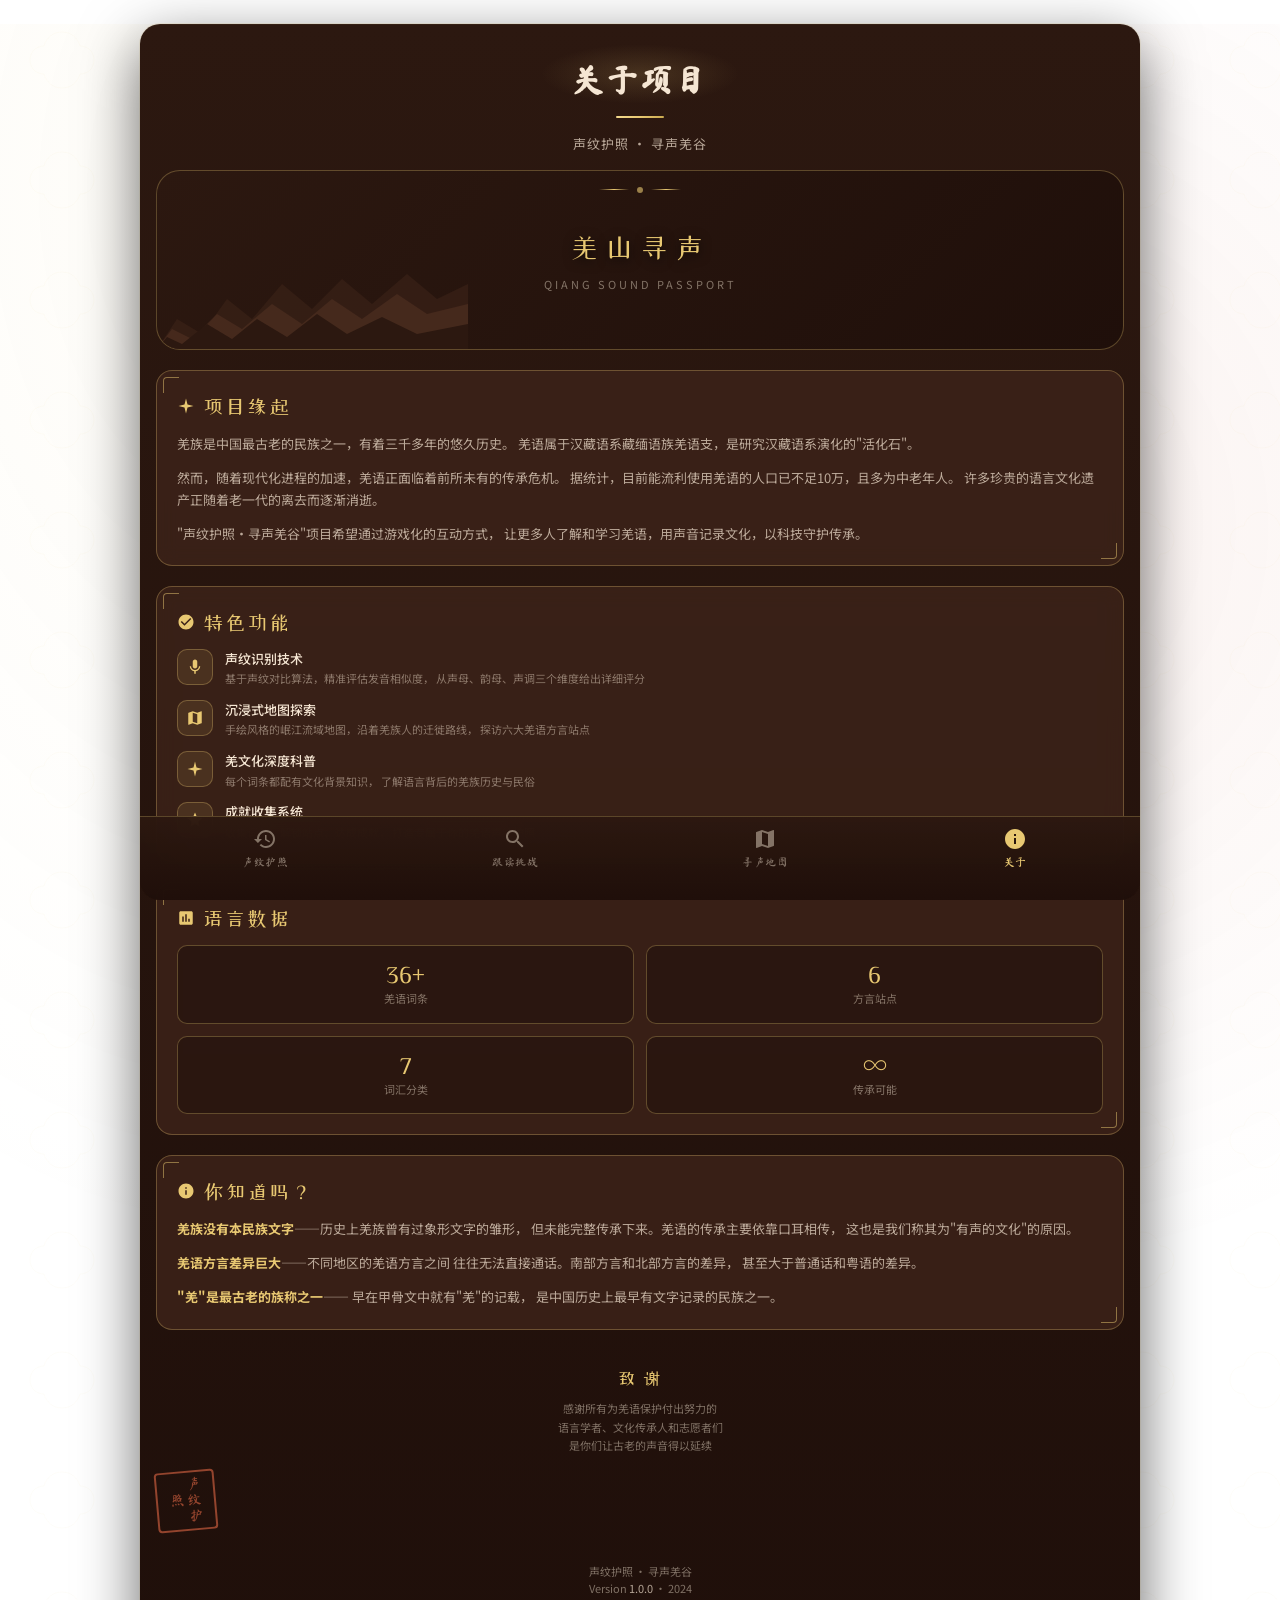
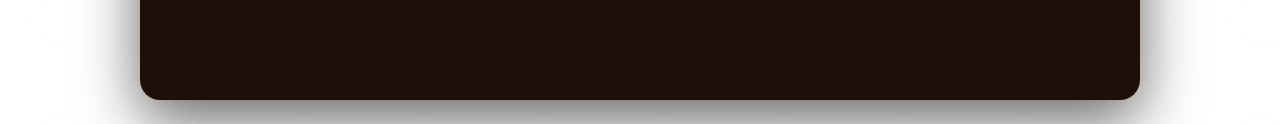
==== pages/about.html @ a88481cd "声纹护照·寻声羌谷：六站羌语地图、跟读打分、实拍风光与进度存档" ====
<!DOCTYPE html>
<html lang="zh-CN">
<head>
  <meta charset="UTF-8">
  <meta name="viewport" content="width=device-width, initial-scale=1.0, maximum-scale=1.0, user-scalable=no">
  <title>关于 - 声纹护照·寻声羌谷</title>
  <link rel="preconnect" href="https://fonts.googleapis.com">
  <link rel="preconnect" href="https://fonts.gstatic.com" crossorigin>
  <link href="https://fonts.googleapis.com/css2?family=Ma+Shan+Zheng&family=Noto+Sans+SC:wght@300;400;500;600;700&family=Noto+Serif+SC:wght@400;500;600;700&family=ZCOOL+XiaoWei&display=swap" rel="stylesheet">
  <link rel="stylesheet" href="../colors_and_type.css">
  <style>
    .page-header {
      padding-top: var(--space-8);
      position: relative;
    }
    .page-header::before {
      content: '';
      position: absolute;
      top: 20px;
      left: 50%;
      transform: translateX(-50%);
      width: 200px;
      height: 60px;
      background: radial-gradient(ellipse at center, rgba(232, 200, 114, 0.15) 0%, transparent 70%);
      pointer-events: none;
    }

    /* 封面图区域 */
    .hero-section {
      margin: 0 var(--space-4) var(--space-5);
      height: 180px;
      border-radius: var(--radius-xl);
      background: linear-gradient(135deg, #2C1810 0%, #1F0F0A 100%);
      border: 1px solid var(--border-gold);
      position: relative;
      overflow: hidden;
      display: flex;
      flex-direction: column;
      align-items: center;
      justify-content: center;
    }
    .hero-mountain {
      position: absolute;
      bottom: 0;
      left: 0;
      right: 0;
      height: 100px;
    }
    .hero-title {
      font-family: "ZCOOL XiaoWei", "Ma Shan Zheng", serif;
      font-size: 28px;
      color: var(--text-gold);
      letter-spacing: 6px;
      z-index: 2;
      text-shadow: 0 2px 12px rgba(0, 0, 0, 0.8);
    }
    .hero-subtitle {
      font-size: var(--font-size-xs);
      color: var(--text-muted);
      letter-spacing: 3px;
      margin-top: var(--space-2);
      z-index: 2;
    }
    .hero-decoration {
      position: absolute;
      top: 16px;
      left: 50%;
      transform: translateX(-50%);
      display: flex;
      align-items: center;
      gap: 8px;
    }
    .hero-decoration-line {
      width: 30px;
      height: 1px;
      background: linear-gradient(90deg, transparent, var(--qiang-gold), transparent);
    }
    .hero-decoration-dot {
      width: 6px;
      height: 6px;
      border-radius: 50%;
      background: var(--qiang-gold);
      opacity: 0.6;
    }

    /* 内容卡片 */
    .about-section {
      margin: 0 var(--space-4) var(--space-5);
      padding: var(--space-5);
      background: var(--bg-card);
      border: 1px solid var(--border-gold);
      border-radius: var(--radius-lg);
      position: relative;
      backdrop-filter: blur(10px);
    }
    .about-section::before,
    .about-section::after {
      content: '';
      position: absolute;
      width: 16px;
      height: 16px;
      pointer-events: none;
    }
    .about-section::before {
      top: 6px; left: 6px;
      border-top: 1.5px solid var(--qiang-gold);
      border-left: 1.5px solid var(--qiang-gold);
      border-top-left-radius: 4px;
      opacity: 0.5;
    }
    .about-section::after {
      bottom: 6px; right: 6px;
      border-bottom: 1.5px solid var(--qiang-gold);
      border-right: 1.5px solid var(--qiang-gold);
      border-bottom-right-radius: 4px;
      opacity: 0.5;
    }
    .about-section-title {
      font-family: "ZCOOL XiaoWei", var(--font-heading);
      font-size: var(--font-size-lg);
      color: var(--text-gold);
      letter-spacing: 2px;
      margin-bottom: var(--space-3);
      display: flex;
      align-items: center;
      gap: var(--space-2);
    }
    .about-section-title svg {
      width: 18px;
      height: 18px;
      fill: var(--qiang-gold);
    }
    .about-text {
      font-size: var(--font-size-sm);
      color: var(--text-secondary);
      line-height: var(--line-height-relaxed);
    }
    .about-text p {
      margin-bottom: var(--space-3);
    }
    .about-text p:last-child {
      margin-bottom: 0;
    }

    /* 特色列表 */
    .feature-list {
      display: flex;
      flex-direction: column;
      gap: var(--space-3);
    }
    .feature-item {
      display: flex;
      gap: var(--space-3);
      align-items: flex-start;
    }
    .feature-icon {
      width: 36px;
      height: 36px;
      border-radius: var(--radius-md);
      background: rgba(232, 200, 114, 0.1);
      border: 1px solid var(--border-gold);
      display: flex;
      align-items: center;
      justify-content: center;
      flex-shrink: 0;
    }
    .feature-icon svg {
      width: 18px;
      height: 18px;
      fill: var(--qiang-gold);
    }
    .feature-content {
      flex: 1;
    }
    .feature-title {
      font-size: var(--font-size-sm);
      color: var(--text-primary);
      font-weight: 500;
      margin-bottom: 2px;
    }
    .feature-desc {
      font-size: var(--font-size-xs);
      color: var(--text-muted);
      line-height: 1.6;
    }

    /* 数据统计 */
    .stats-grid {
      display: grid;
      grid-template-columns: repeat(2, 1fr);
      gap: var(--space-3);
      margin-top: var(--space-3);
    }
    .stat-card {
      background: rgba(31, 15, 10, 0.5);
      border: 1px solid var(--border-gold);
      border-radius: var(--radius-md);
      padding: var(--space-4);
      text-align: center;
    }
    .stat-card-num {
      font-family: "ZCOOL XiaoWei", var(--font-heading);
      font-size: var(--font-size-xl);
      color: var(--text-gold);
      line-height: 1;
      margin-bottom: var(--space-1);
    }
    .stat-card-label {
      font-size: var(--font-size-xs);
      color: var(--text-muted);
    }

    /* 致谢 */
    .thanks-section {
      text-align: center;
      padding: var(--space-4);
    }
    .thanks-title {
      font-family: "ZCOOL XiaoWei", var(--font-heading);
      font-size: var(--font-size-md);
      color: var(--text-gold);
      letter-spacing: 2px;
      margin-bottom: var(--space-2);
    }
    .thanks-text {
      font-size: var(--font-size-xs);
      color: var(--text-muted);
      line-height: 1.7;
    }
    .thanks-seal {
      margin-top: var(--space-4);
      display: inline-block;
      width: 60px;
      height: 60px;
      border: 2px solid var(--qiang-red);
      border-radius: 4px;
      display: flex;
      align-items: center;
      justify-content: center;
      transform: rotate(-5deg);
      opacity: 0.7;
    }
    .thanks-seal-text {
      font-family: "Ma Shan Zheng", serif;
      font-size: 14px;
      color: var(--qiang-red);
      letter-spacing: 2px;
      writing-mode: vertical-rl;
      line-height: 1.2;
    }

    /* 版本信息 */
    .version-info {
      text-align: center;
      padding: var(--space-4) var(--space-4) var(--space-6);
      font-size: var(--font-size-xs);
      color: var(--text-muted);
    }
    .version-info span {
      color: var(--text-secondary);
    }
  </style>
</head>
<body class="qiang-bg-pattern cloud-pattern">
  <div class="app-container">
    <!-- 页面头部 -->
    <header class="page-header">
      <h1 class="page-title">关于项目</h1>
      <p class="page-subtitle">声纹护照 · 寻声羌谷</p>
    </header>

    <div class="content-area">
      <!-- 封面区域 -->
      <div class="hero-section">
        <div class="hero-decoration">
          <div class="hero-decoration-line"></div>
          <div class="hero-decoration-dot"></div>
          <div class="hero-decoration-line"></div>
        </div>
        <div class="hero-title">羌山寻声</div>
        <div class="hero-subtitle">QIANG SOUND PASSPORT</div>
        <!-- 山脉剪影 -->
        <svg class="hero-mountain" viewBox="0 0 311 100" preserveAspectRatio="none" xmlns="http://www.w3.org/2000/svg">
          <path d="M0,100
                   L20,70 L45,85 L70,50 L95,70 L125,35 L155,60 L185,30 L215,55 L250,25 L280,50 L311,35
                   L311,100 Z"
                fill="#3D2318" opacity="0.6"/>
          <path d="M0,100
                   L15,80 L35,90 L60,65 L85,80 L115,55 L145,75 L175,50 L205,70 L240,45 L270,65 L311,55
                   L311,100 Z"
                fill="#4A2C1E" opacity="0.8"/>
          <path d="M0,100
                   L10,88 L25,95 L50,75 L75,90 L100,70 L130,88 L160,65 L190,85 L225,68 L260,85 L311,75
                   L311,100 Z"
                fill="#2C1810"/>
        </svg>
      </div>

      <!-- 项目介绍 -->
      <section class="about-section">
        <div class="about-section-title">
          <svg viewBox="0 0 24 24" xmlns="http://www.w3.org/2000/svg">
            <path d="M12 2L14 10L22 12L14 14L12 22L10 14L2 12L10 10L12 2Z"/>
          </svg>
          项目缘起
        </div>
        <div class="about-text">
          <p>
            羌族是中国最古老的民族之一，有着三千多年的悠久历史。
            羌语属于汉藏语系藏缅语族羌语支，是研究汉藏语系演化的"活化石"。
          </p>
          <p>
            然而，随着现代化进程的加速，羌语正面临着前所未有的传承危机。
            据统计，目前能流利使用羌语的人口已不足10万，且多为中老年人。
            许多珍贵的语言文化遗产正随着老一代的离去而逐渐消逝。
          </p>
          <p>
            "声纹护照·寻声羌谷"项目希望通过游戏化的互动方式，
            让更多人了解和学习羌语，用声音记录文化，以科技守护传承。
          </p>
        </div>
      </section>

      <!-- 核心功能 -->
      <section class="about-section">
        <div class="about-section-title">
          <svg viewBox="0 0 24 24" xmlns="http://www.w3.org/2000/svg">
            <path d="M12 2C6.48 2 2 6.48 2 12s4.48 10 10 10 10-4.48 10-10S17.52 2 12 2zm-2 15l-5-5 1.41-1.41L10 14.17l7.59-7.59L19 8l-9 9z"/>
          </svg>
          特色功能
        </div>
        <div class="feature-list">
          <div class="feature-item">
            <div class="feature-icon">
              <svg viewBox="0 0 24 24" xmlns="http://www.w3.org/2000/svg">
                <path d="M12 14c1.66 0 3-1.34 3-3V5c0-1.66-1.34-3-3-3S9 3.34 9 5v6c0 1.66 1.34 3 3 3zm5.3-3c0 3-2.54 5.1-5.3 5.1S6.7 14 6.7 11H5c0 3.41 2.72 6.23 6 6.72V21h2v-3.28c3.28-.48 6-3.3 6-6.72h-1.7z"/>
              </svg>
            </div>
            <div class="feature-content">
              <div class="feature-title">声纹识别技术</div>
              <div class="feature-desc">
                基于声纹对比算法，精准评估发音相似度，
                从声母、韵母、声调三个维度给出详细评分
              </div>
            </div>
          </div>
          <div class="feature-item">
            <div class="feature-icon">
              <svg viewBox="0 0 24 24" xmlns="http://www.w3.org/2000/svg">
                <path d="M20.5 3l-.16.03L15 5.1 9 3 3.36 4.9c-.21.07-.36.25-.36.48V20.5c0 .28.22.5.5.5l.16-.03L9 18.9l6 2.1 5.64-1.9c.21-.07.36-.25.36-.48V3.5c0-.28-.22-.5-.5-.5zM15 19l-6-2.11V5l6 2.11V19z"/>
              </svg>
            </div>
            <div class="feature-content">
              <div class="feature-title">沉浸式地图探索</div>
              <div class="feature-desc">
                手绘风格的岷江流域地图，沿着羌族人的迁徙路线，
                探访六大羌语方言站点
              </div>
            </div>
          </div>
          <div class="feature-item">
            <div class="feature-icon">
              <svg viewBox="0 0 24 24" xmlns="http://www.w3.org/2000/svg">
                <path d="M12 2L14 10L22 12L14 14L12 22L10 14L2 12L10 10L12 2Z"/>
              </svg>
            </div>
            <div class="feature-content">
              <div class="feature-title">羌文化深度科普</div>
              <div class="feature-desc">
                每个词条都配有文化背景知识，
                了解语言背后的羌族历史与民俗
              </div>
            </div>
          </div>
          <div class="feature-item">
            <div class="feature-icon">
              <svg viewBox="0 0 24 24" xmlns="http://www.w3.org/2000/svg">
                <path d="M12 17.27L18.18 21l-1.64-7.03L22 9.24l-7.19-.61L12 2 9.19 8.63 2 9.24l5.46 4.73L5.82 21z"/>
              </svg>
            </div>
            <div class="feature-content">
              <div class="feature-title">成就收集系统</div>
              <div class="feature-desc">
                收集词条、解锁站点、达成成就，
                打造专属于你的羌语声纹护照
              </div>
            </div>
          </div>
        </div>
      </section>

      <!-- 项目数据 -->
      <section class="about-section">
        <div class="about-section-title">
          <svg viewBox="0 0 24 24" xmlns="http://www.w3.org/2000/svg">
            <path d="M19 3H5c-1.1 0-2 .9-2 2v14c0 1.1.9 2 2 2h14c1.1 0 2-.9 2-2V5c0-1.1-.9-2-2-2zM9 17H7v-7h2v7zm4 0h-2V7h2v10zm4 0h-2v-4h2v4z"/>
          </svg>
          语言数据
        </div>
        <div class="stats-grid">
          <div class="stat-card">
            <div class="stat-card-num">36+</div>
            <div class="stat-card-label">羌语词条</div>
          </div>
          <div class="stat-card">
            <div class="stat-card-num">6</div>
            <div class="stat-card-label">方言站点</div>
          </div>
          <div class="stat-card">
            <div class="stat-card-num">7</div>
            <div class="stat-card-label">词汇分类</div>
          </div>
          <div class="stat-card">
            <div class="stat-card-num">∞</div>
            <div class="stat-card-label">传承可能</div>
          </div>
        </div>
      </section>

      <!-- 文化小知识 -->
      <section class="about-section">
        <div class="about-section-title">
          <svg viewBox="0 0 24 24" xmlns="http://www.w3.org/2000/svg">
            <path d="M12 2C6.48 2 2 6.48 2 12s4.48 10 10 10 10-4.48 10-10S17.52 2 12 2zm1 15h-2v-6h2v6zm0-8h-2V7h2v2z"/>
          </svg>
          你知道吗？
        </div>
        <div class="about-text">
          <p>
            <strong style="color: var(--text-gold);">羌族没有本民族文字</strong>——历史上羌族曾有过象形文字的雏形，
            但未能完整传承下来。羌语的传承主要依靠口耳相传，
            这也是我们称其为"有声的文化"的原因。
          </p>
          <p>
            <strong style="color: var(--text-gold);">羌语方言差异巨大</strong>——不同地区的羌语方言之间
            往往无法直接通话。南部方言和北部方言的差异，
            甚至大于普通话和粤语的差异。
          </p>
          <p>
            <strong style="color: var(--text-gold);">"羌"是最古老的族称之一</strong>——
            早在甲骨文中就有"羌"的记载，
            是中国历史上最早有文字记录的民族之一。
          </p>
        </div>
      </section>

      <!-- 致谢 -->
      <div class="thanks-section">
        <div class="thanks-title">致 谢</div>
        <p class="thanks-text">
          感谢所有为羌语保护付出努力的<br>
          语言学者、文化传承人和志愿者们<br>
          是你们让古老的声音得以延续
        </p>
        <div class="thanks-seal">
          <span class="thanks-seal-text">声纹护照</span>
        </div>
      </div>

      <!-- 版本信息 -->
      <div class="version-info">
        声纹护照 · 寻声羌谷<br>
        Version <span>1.0.0</span> · 2024
      </div>
    </div>

    <!-- 底部导航栏 -->
    <nav class="bottom-nav">
      <a href="passport.html" class="nav-item" data-dom-id="nav-passport" data-nav-key="passport">
        <div class="nav-item-icon">
          <svg viewBox="0 0 24 24" xmlns="http://www.w3.org/2000/svg">
            <path d="M13 3c-4.97 0-9 4.03-9 9H1l3.89 3.89.07.14L9 12H6c0-3.87 3.13-7 7-7s7 3.13 7 7-3.13 7-7 7c-1.93 0-3.68-.79-4.94-2.06l-1.42 1.42C8.27 19.99 10.51 21 13 21c4.97 0 9-4.03 9-9s-4.03-9-9-9zm-1 5v5l4.28 2.54.72-1.21-3.5-2.08V8H12z"/>
          </svg>
        </div>
        <span class="nav-item-label">声纹护照</span>
      </a>
      <a href="challenge.html" class="nav-item" data-dom-id="nav-challenge" data-nav-key="challenge">
        <div class="nav-item-icon">
          <svg viewBox="0 0 24 24" xmlns="http://www.w3.org/2000/svg">
            <path d="M15.5 14h-.79l-.28-.27C15.41 12.59 16 11.11 16 9.5 16 5.91 13.09 3 9.5 3S3 5.91 3 9.5 5.91 16 9.5 16c1.61 0 3.09-.59 4.23-1.57l.27.28v.79l5 4.99L20.49 19l-4.99-5zm-6 0C7.01 14 5 11.99 5 9.5S7.01 5 9.5 5 14 7.01 14 9.5 11.99 14 9.5 14z"/>
          </svg>
        </div>
        <span class="nav-item-label">跟读挑战</span>
      </a>
      <a href="map.html" class="nav-item" data-dom-id="nav-map" data-nav-key="map">
        <div class="nav-item-icon">
          <svg viewBox="0 0 24 24" xmlns="http://www.w3.org/2000/svg">
            <path d="M20.5 3l-.16.03L15 5.1 9 3 3.36 4.9c-.21.07-.36.25-.36.48V20.5c0 .28.22.5.5.5l.16-.03L9 18.9l6 2.1 5.64-1.9c.21-.07.36-.25.36-.48V3.5c0-.28-.22-.5-.5-.5zM15 19l-6-2.11V5l6 2.11V19z"/>
          </svg>
        </div>
        <span class="nav-item-label">寻声地图</span>
      </a>
      <a href="about.html" class="nav-item active" data-dom-id="nav-about" data-nav-key="about">
        <div class="nav-item-icon">
          <svg viewBox="0 0 24 24" xmlns="http://www.w3.org/2000/svg">
            <path d="M12 2C6.48 2 2 6.48 2 12s4.48 10 10 10 10-4.48 10-10S17.52 2 12 2zm1 15h-2v-6h2v6zm0-8h-2V7h2v2z"/>
          </svg>
        </div>
        <span class="nav-item-label">关于</span>
      </a>
    </nav>
  </div>
</body>
</html>
---- colors_and_type.css ----
/* ============================================
   羌绣非遗设计系统 - Design Tokens & Base Styles
   ============================================ */

:root {
  /* ---- 颜色系统 ---- */
  --qiang-red: #C45A3C;
  --qiang-red-dark: #A04830;
  --qiang-red-light: #D97560;
  --qiang-red-gradient: linear-gradient(135deg, #D97560 0%, #C45A3C 50%, #A04830 100%);
  --qiang-red-gradient-soft: linear-gradient(180deg, rgba(196, 90, 60, 0.15) 0%, rgba(160, 72, 48, 0.08) 100%);

  --qiang-gold: #E8C872;
  --qiang-gold-dark: #C9A94E;
  --qiang-gold-light: #F2D98E;
  --qiang-gold-gradient: linear-gradient(135deg, #F2D98E 0%, #E8C872 50%, #C9A94E 100%);

  --bg-dark-primary: #2C1810;
  --bg-dark-secondary: #1F0F0A;
  --bg-dark-gradient: linear-gradient(180deg, #2C1810 0%, #1F0F0A 100%);
  --bg-card: rgba(60, 35, 25, 0.85);
  --bg-card-hover: rgba(80, 48, 35, 0.9);

  --text-primary: #F5E6D3;
  --text-secondary: rgba(245, 230, 211, 0.7);
  --text-muted: rgba(245, 230, 211, 0.45);
  --text-gold: #E8C872;
  --text-red: #D97560;

  --border-gold: rgba(232, 200, 114, 0.3);
  --border-gold-strong: rgba(232, 200, 114, 0.6);
  --border-red: rgba(196, 90, 60, 0.3);

  /* ---- 字体系统 ---- */
  --font-heading: "Ma Shan Zheng", "Noto Serif SC", "STSong", serif;
  --font-body: "Noto Sans SC", "PingFang SC", "Microsoft YaHei", sans-serif;
  --font-serif: "Noto Serif SC", "STSong", serif;

  --font-size-xs: 11px;
  --font-size-sm: 13px;
  --font-size-base: 15px;
  --font-size-md: 17px;
  --font-size-lg: 20px;
  --font-size-xl: 24px;
  --font-size-2xl: 32px;
  --font-size-3xl: 48px;

  --line-height-tight: 1.2;
  --line-height-normal: 1.5;
  --line-height-relaxed: 1.7;

  /* ---- 间距系统 ---- */
  --space-1: 4px;
  --space-2: 8px;
  --space-3: 12px;
  --space-4: 16px;
  --space-5: 20px;
  --space-6: 24px;
  --space-7: 28px;
  --space-8: 32px;
  --space-10: 40px;
  --space-12: 48px;
  --space-16: 64px;

  /* ---- 圆角系统 ---- */
  --radius-sm: 6px;
  --radius-md: 10px;
  --radius-lg: 16px;
  --radius-xl: 24px;
  --radius-full: 9999px;

  /* ---- 阴影系统 ---- */
  --shadow-sm: 0 2px 8px rgba(0, 0, 0, 0.2);
  --shadow-md: 0 4px 16px rgba(0, 0, 0, 0.3);
  --shadow-lg: 0 8px 32px rgba(0, 0, 0, 0.4);
  --shadow-gold: 0 0 20px rgba(232, 200, 114, 0.2);
  --shadow-red: 0 0 24px rgba(196, 90, 60, 0.3);
  --shadow-red-glow: 0 0 40px rgba(196, 90, 60, 0.5);

  /* ---- 尺寸 ---- */
  --mobile-width: 375px;
  --bottom-nav-height: 64px;
  --safe-bottom: 20px;
}

/* ============================================
   基础重置
   ============================================ */
*, *::before, *::after {
  box-sizing: border-box;
  margin: 0;
  padding: 0;
}

html {
  font-size: 16px;
  -webkit-text-size-adjust: 100%;
}

body {
  font-family: var(--font-body);
  font-size: var(--font-size-base);
  line-height: var(--line-height-normal);
  color: var(--text-primary);
  background: var(--bg-dark-gradient);
  background-attachment: fixed;
  min-height: 100vh;
  -webkit-font-smoothing: antialiased;
  -moz-osx-font-smoothing: grayscale;
}

/* ============================================
   羌绣装饰 - 云纹背景
   ============================================ */
.qiang-bg-pattern {
  position: relative;
}

.qiang-bg-pattern::before {
  content: '';
  position: absolute;
  top: 0;
  left: 0;
  right: 0;
  bottom: 0;
  background-image:
    radial-gradient(ellipse at 20% 10%, rgba(232, 200, 114, 0.06) 0%, transparent 50%),
    radial-gradient(ellipse at 80% 30%, rgba(196, 90, 60, 0.08) 0%, transparent 45%),
    radial-gradient(ellipse at 50% 80%, rgba(232, 200, 114, 0.05) 0%, transparent 50%);
  pointer-events: none;
  z-index: 0;
}

/* 云纹装饰 SVG 背景 */
.cloud-pattern {
  background-image: url("data:image/svg+xml,%3Csvg xmlns='http://www.w3.org/2000/svg' width='120' height='120' viewBox='0 0 120 120'%3E%3Cpath d='M30 60c0-8 6-14 14-14 2-8 9-14 18-14s16 6 18 14c8 0 14 6 14 14s-6 14-14 14c-2 8-9 14-18 14s-16-6-18-14c-8 0-14-6-14-14z' fill='none' stroke='%23E8C872' stroke-width='0.5' opacity='0.08'/%3E%3C/svg%3E");
  background-repeat: repeat;
}

/* ============================================
   羌绣装饰 - 边框角花
   ============================================ */
.qiang-corner-frame {
  position: relative;
  border: 1px solid var(--border-gold);
  border-radius: var(--radius-lg);
}

.qiang-corner-frame::before,
.qiang-corner-frame::after {
  content: '';
  position: absolute;
  width: 24px;
  height: 24px;
  border: 2px solid var(--qiang-gold);
  pointer-events: none;
}

.qiang-corner-frame::before {
  top: -2px;
  left: -2px;
  border-right: none;
  border-bottom: none;
  border-top-left-radius: var(--radius-lg);
}

.qiang-corner-frame::after {
  bottom: -2px;
  right: -2px;
  border-left: none;
  border-top: none;
  border-bottom-right-radius: var(--radius-lg);
}

/* 四角装饰 */
.qiang-four-corners {
  position: relative;
}

.qiang-four-corners::before,
.qiang-four-corners::after {
  content: '';
  position: absolute;
  width: 20px;
  height: 20px;
  pointer-events: none;
}

.qiang-four-corners::before {
  top: 8px;
  left: 8px;
  border-top: 2px solid var(--qiang-gold);
  border-left: 2px solid var(--qiang-gold);
  border-top-left-radius: 4px;
}

.qiang-four-corners::after {
  bottom: 8px;
  right: 8px;
  border-bottom: 2px solid var(--qiang-gold);
  border-right: 2px solid var(--qiang-gold);
  border-bottom-right-radius: 4px;
}

/* ============================================
   标题样式
   ============================================ */
.page-title {
  font-family: var(--font-heading);
  font-size: var(--font-size-2xl);
  color: var(--text-primary);
  letter-spacing: 2px;
  text-align: center;
  position: relative;
  padding-bottom: var(--space-2);
}

.page-title::after {
  content: '';
  display: block;
  width: 48px;
  height: 2px;
  background: var(--qiang-gold-gradient);
  margin: var(--space-3) auto 0;
  border-radius: 2px;
}

.page-subtitle {
  font-size: var(--font-size-sm);
  color: var(--text-secondary);
  text-align: center;
  margin-top: var(--space-2);
  letter-spacing: 1px;
}

.section-title {
  font-family: var(--font-heading);
  font-size: var(--font-size-lg);
  color: var(--text-gold);
  letter-spacing: 1px;
  margin-bottom: var(--space-3);
}

/* ============================================
   卡片样式
   ============================================ */
.qiang-card {
  background: var(--bg-card);
  border: 1px solid var(--border-gold);
  border-radius: var(--radius-lg);
  padding: var(--space-5);
  position: relative;
  backdrop-filter: blur(10px);
  transition: all 0.3s ease;
}

.qiang-card:hover {
  background: var(--bg-card-hover);
  box-shadow: var(--shadow-gold);
}

.qiang-card-gold {
  background: linear-gradient(135deg, rgba(232, 200, 114, 0.1) 0%, rgba(60, 35, 25, 0.85) 100%);
  border: 1px solid var(--border-gold-strong);
  border-radius: var(--radius-lg);
  padding: var(--space-5);
  position: relative;
  backdrop-filter: blur(10px);
}

.qiang-card-red {
  background: linear-gradient(135deg, rgba(196, 90, 60, 0.15) 0%, rgba(60, 35, 25, 0.85) 100%);
  border: 1px solid var(--border-red);
  border-radius: var(--radius-lg);
  padding: var(--space-5);
  position: relative;
  backdrop-filter: blur(10px);
}

/* ============================================
   按钮样式
   ============================================ */
.qiang-btn {
  display: inline-flex;
  align-items: center;
  justify-content: center;
  gap: var(--space-2);
  padding: var(--space-3) var(--space-6);
  font-family: var(--font-body);
  font-size: var(--font-size-base);
  font-weight: 500;
  border: none;
  border-radius: var(--radius-full);
  cursor: pointer;
  transition: all 0.3s ease;
  text-decoration: none;
  white-space: nowrap;
}

.qiang-btn-primary {
  background: var(--qiang-red-gradient);
  color: #FFF;
  box-shadow: 0 4px 16px rgba(196, 90, 60, 0.4);
}

.qiang-btn-primary:hover {
  transform: translateY(-1px);
  box-shadow: 0 6px 20px rgba(196, 90, 60, 0.5);
}

.qiang-btn-primary:active {
  transform: translateY(0);
}

.qiang-btn-gold {
  background: var(--qiang-gold-gradient);
  color: var(--bg-dark-primary);
  font-weight: 600;
  box-shadow: 0 4px 16px rgba(232, 200, 114, 0.3);
}

.qiang-btn-gold:hover {
  transform: translateY(-1px);
  box-shadow: 0 6px 20px rgba(232, 200, 114, 0.4);
}

.qiang-btn-outline {
  background: transparent;
  color: var(--qiang-gold);
  border: 1px solid var(--border-gold-strong);
}

.qiang-btn-outline:hover {
  background: rgba(232, 200, 114, 0.1);
  border-color: var(--qiang-gold);
}

.qiang-btn-ghost {
  background: transparent;
  color: var(--text-secondary);
  border: none;
  padding: var(--space-2) var(--space-4);
}

.qiang-btn-ghost:hover {
  color: var(--text-gold);
}

/* 播放按钮 */
.play-btn {
  width: 44px;
  height: 44px;
  border-radius: 50%;
  background: var(--qiang-red-gradient);
  border: none;
  display: flex;
  align-items: center;
  justify-content: center;
  cursor: pointer;
  box-shadow: var(--shadow-red);
  transition: all 0.3s ease;
  flex-shrink: 0;
}

.play-btn:hover {
  transform: scale(1.05);
  box-shadow: var(--shadow-red-glow);
}

.play-btn svg {
  width: 18px;
  height: 18px;
  fill: #FFF;
  margin-left: 2px;
}

.play-btn-gold {
  background: var(--qiang-gold-gradient);
  box-shadow: var(--shadow-gold);
}

.play-btn-gold svg {
  fill: var(--bg-dark-primary);
}

/* ============================================
   录音按钮样式
   ============================================ */
.record-btn-container {
  display: flex;
  flex-direction: column;
  align-items: center;
  gap: var(--space-4);
}

.record-btn {
  position: relative;
  width: 120px;
  height: 120px;
  border-radius: 50%;
  background: var(--qiang-red-gradient);
  border: 3px solid var(--qiang-gold);
  display: flex;
  align-items: center;
  justify-content: center;
  cursor: pointer;
  box-shadow:
    0 0 0 8px rgba(196, 90, 60, 0.2),
    0 8px 32px rgba(196, 90, 60, 0.5),
    inset 0 2px 8px rgba(255, 255, 255, 0.2);
  transition: all 0.3s ease;
  z-index: 2;
}

.record-btn::before {
  content: '';
  position: absolute;
  top: -16px;
  left: -16px;
  right: -16px;
  bottom: -16px;
  border-radius: 50%;
  border: 2px dashed var(--qiang-gold);
  opacity: 0.6;
  animation: rotate-dashed 20s linear infinite;
}

.record-btn::after {
  content: '';
  position: absolute;
  top: -28px;
  left: -28px;
  right: -28px;
  bottom: -28px;
  border-radius: 50%;
  border: 1px dashed rgba(232, 200, 114, 0.3);
  animation: rotate-dashed 30s linear infinite reverse;
}

@keyframes rotate-dashed {
  from { transform: rotate(0deg); }
  to { transform: rotate(360deg); }
}

.record-btn:hover {
  transform: scale(1.05);
  box-shadow:
    0 0 0 10px rgba(196, 90, 60, 0.25),
    0 12px 40px rgba(196, 90, 60, 0.6),
    inset 0 2px 8px rgba(255, 255, 255, 0.25);
}

.record-btn:active {
  transform: scale(0.98);
}

.record-btn-icon {
  width: 44px;
  height: 44px;
  fill: var(--qiang-gold);
  filter: drop-shadow(0 2px 4px rgba(0, 0, 0, 0.3));
}

.record-btn-label {
  font-size: var(--font-size-sm);
  color: var(--text-secondary);
  letter-spacing: 2px;
  margin-top: var(--space-6);
}

/* 跟读按钮变体 */
.challenge-btn {
  width: 100px;
  height: 100px;
}

.challenge-btn .record-btn-icon {
  width: 36px;
  height: 36px;
}

/* ============================================
   分类标签栏
   ============================================ */
.category-tabs {
  display: flex;
  gap: var(--space-3);
  padding: var(--space-2) var(--space-4);
  overflow-x: auto;
  scrollbar-width: none;
  -ms-overflow-style: none;
}

.category-tabs::-webkit-scrollbar {
  display: none;
}

.category-tab {
  flex-shrink: 0;
  padding: var(--space-2) var(--space-5);
  font-size: var(--font-size-sm);
  color: var(--text-secondary);
  background: rgba(60, 35, 25, 0.6);
  border: 1px solid var(--border-gold);
  border-radius: var(--radius-full);
  cursor: pointer;
  transition: all 0.3s ease;
  font-family: var(--font-body);
}

.category-tab:hover {
  color: var(--text-gold);
  border-color: var(--border-gold-strong);
}

.category-tab.active {
  background: var(--qiang-red-gradient);
  color: #FFF;
  border-color: transparent;
  box-shadow: 0 2px 8px rgba(196, 90, 60, 0.4);
}

/* ============================================
   词条卡片网格
   ============================================ */
.word-grid {
  display: grid;
  grid-template-columns: repeat(2, 1fr);
  gap: var(--space-3);
  padding: var(--space-4);
}

.word-card {
  background: var(--bg-card);
  border: 1px solid var(--border-gold);
  border-radius: var(--radius-md);
  padding: var(--space-4);
  cursor: pointer;
  transition: all 0.3s ease;
  position: relative;
  overflow: hidden;
}

.word-card::before {
  content: '';
  position: absolute;
  top: 0;
  left: 0;
  right: 0;
  height: 3px;
  background: var(--qiang-gold-gradient);
  opacity: 0;
  transition: opacity 0.3s ease;
}

.word-card:hover {
  background: var(--bg-card-hover);
  transform: translateY(-2px);
  box-shadow: var(--shadow-md);
}

.word-card:hover::before {
  opacity: 1;
}

.word-card.active {
  border-color: var(--qiang-gold);
  background: linear-gradient(180deg, rgba(232, 200, 114, 0.1) 0%, var(--bg-card) 100%);
}

.word-card.active::before {
  opacity: 1;
}

.word-card-pinyin {
  font-family: var(--font-serif);
  font-size: var(--font-size-lg);
  color: var(--text-gold);
  font-weight: 600;
  margin-bottom: var(--space-1);
  letter-spacing: 0.5px;
}

.word-card-hanzi {
  font-family: var(--font-heading);
  font-size: var(--font-size-md);
  color: var(--text-primary);
  margin-bottom: var(--space-2);
}

.word-card-category {
  display: inline-block;
  font-size: var(--font-size-xs);
  color: var(--text-muted);
  background: rgba(232, 200, 114, 0.1);
  padding: 2px 8px;
  border-radius: var(--radius-full);
  border: 1px solid var(--border-gold);
}

/* ============================================
   词条详情卡
   ============================================ */
.word-detail-card {
  background: var(--bg-card);
  border: 1px solid var(--border-gold-strong);
  border-radius: var(--radius-xl);
  padding: var(--space-6);
  position: relative;
  margin: var(--space-4);
  box-shadow: var(--shadow-lg);
}

.word-detail-card .qiang-four-corners {
  position: absolute;
  top: 0;
  left: 0;
  right: 0;
  bottom: 0;
  pointer-events: none;
}

.word-detail-header {
  display: flex;
  align-items: center;
  justify-content: space-between;
  margin-bottom: var(--space-4);
}

.word-detail-pinyin {
  font-family: var(--font-serif);
  font-size: var(--font-size-2xl);
  color: var(--text-gold);
  font-weight: 600;
  letter-spacing: 1px;
  line-height: var(--line-height-tight);
}

.word-detail-phonetic {
  font-size: var(--font-size-sm);
  color: var(--text-muted);
  margin-top: var(--space-1);
  font-style: italic;
}

.word-detail-hanzi {
  font-family: var(--font-heading);
  font-size: var(--font-size-xl);
  color: var(--text-primary);
  margin-top: var(--space-3);
  letter-spacing: 2px;
}

.word-detail-meaning {
  font-size: var(--font-size-sm);
  color: var(--text-secondary);
  margin-top: var(--space-2);
  line-height: var(--line-height-relaxed);
}

/* ============================================
   波形显示区域
   ============================================ */
.waveform-container {
  background: rgba(31, 15, 10, 0.8);
  border: 1px solid var(--border-gold);
  border-radius: var(--radius-lg);
  padding: var(--space-5) var(--space-4);
  margin: var(--space-4);
  position: relative;
  overflow: hidden;
}

.waveform-container::before {
  content: '';
  position: absolute;
  top: 50%;
  left: var(--space-4);
  right: var(--space-4);
  height: 1px;
  background: var(--border-gold);
  transform: translateY(-50%);
}

.waveform-svg {
  width: 100%;
  height: 80px;
  display: block;
}

/* 波形对比区域 */
.waveform-compare {
  background: rgba(31, 15, 10, 0.8);
  border: 1px solid var(--border-gold);
  border-radius: var(--radius-lg);
  padding: var(--space-5) var(--space-4);
  margin: var(--space-4);
}

.waveform-row {
  display: flex;
  align-items: center;
  gap: var(--space-3);
  margin-bottom: var(--space-4);
}

.waveform-row:last-child {
  margin-bottom: 0;
}

.waveform-label {
  font-size: var(--font-size-xs);
  color: var(--text-muted);
  min-width: 60px;
  text-align: right;
  letter-spacing: 1px;
}

.waveform-label.gold {
  color: var(--qiang-gold);
}

.waveform-label.red {
  color: var(--text-red);
}

.waveform-mini {
  flex: 1;
  height: 40px;
}

/* ============================================
   进度条卡片
   ============================================ */
.progress-card {
  background: var(--bg-card);
  border: 1px solid var(--border-gold);
  border-radius: var(--radius-lg);
  padding: var(--space-5);
  margin: var(--space-4);
}

.progress-header {
  display: flex;
  justify-content: space-between;
  align-items: center;
  margin-bottom: var(--space-3);
}

.progress-title {
  font-family: var(--font-heading);
  font-size: var(--font-size-md);
  color: var(--text-gold);
}

.progress-count {
  font-size: var(--font-size-sm);
  color: var(--text-secondary);
}

.progress-count strong {
  color: var(--qiang-gold);
  font-size: var(--font-size-lg);
  font-family: var(--font-serif);
}

.progress-bar {
  width: 100%;
  height: 8px;
  background: rgba(31, 15, 10, 0.8);
  border-radius: var(--radius-full);
  overflow: hidden;
  position: relative;
}

.progress-bar-fill {
  height: 100%;
  background: var(--qiang-gold-gradient);
  border-radius: var(--radius-full);
  position: relative;
  transition: width 0.5s ease;
}

.progress-bar-fill::after {
  content: '';
  position: absolute;
  top: 0;
  left: 0;
  right: 0;
  bottom: 0;
  background: linear-gradient(90deg, transparent 0%, rgba(255, 255, 255, 0.3) 50%, transparent 100%);
  animation: shimmer 2s infinite;
}

@keyframes shimmer {
  0% { transform: translateX(-100%); }
  100% { transform: translateX(100%); }
}

/* ============================================
   反馈结果卡
   ============================================ */
.feedback-card {
  background: linear-gradient(135deg, rgba(232, 200, 114, 0.1) 0%, rgba(196, 90, 60, 0.05) 100%);
  border: 1px solid var(--border-gold-strong);
  border-radius: var(--radius-xl);
  padding: var(--space-6);
  margin: var(--space-4);
  text-align: center;
  position: relative;
}

.feedback-score {
  font-family: var(--font-heading);
  font-size: var(--font-size-3xl);
  color: var(--text-gold);
  line-height: var(--line-height-tight);
  margin-bottom: var(--space-2);
  text-shadow: 0 0 20px rgba(232, 200, 114, 0.4);
}

.feedback-score sup {
  font-size: var(--font-size-lg);
  vertical-align: super;
}

.feedback-title {
  font-family: var(--font-heading);
  font-size: var(--font-size-lg);
  color: var(--text-primary);
  margin-bottom: var(--space-3);
  letter-spacing: 1px;
}

.feedback-text {
  font-size: var(--font-size-sm);
  color: var(--text-secondary);
  line-height: var(--line-height-relaxed);
  margin-bottom: var(--space-4);
}

.feedback-tips {
  background: rgba(31, 15, 10, 0.6);
  border: 1px solid var(--border-gold);
  border-radius: var(--radius-md);
  padding: var(--space-4);
  text-align: left;
}

.feedback-tips-title {
  font-size: var(--font-size-sm);
  color: var(--text-gold);
  margin-bottom: var(--space-2);
  font-weight: 500;
}

.feedback-tips-text {
  font-size: var(--font-size-xs);
  color: var(--text-secondary);
  line-height: var(--line-height-relaxed);
}

/* ============================================
   地图区域
   ============================================ */
.map-container {
  margin: var(--space-4);
  border-radius: var(--radius-xl);
  overflow: hidden;
  border: 1px solid var(--border-gold);
  position: relative;
  aspect-ratio: 3 / 4;
  background: linear-gradient(180deg, #1a0d08 0%, #2C1810 50%, #1F0F0A 100%);
}

.map-svg {
  width: 100%;
  height: 100%;
  display: block;
}

.map-point {
  position: absolute;
  width: 44px;
  height: 44px;
  border-radius: 50%;
  background: var(--qiang-red-gradient);
  border: 2px solid var(--qiang-gold);
  display: flex;
  align-items: center;
  justify-content: center;
  cursor: pointer;
  box-shadow: var(--shadow-red);
  transition: all 0.3s ease;
  transform: translate(-50%, -50%);
  z-index: 10;
}

.map-point:hover {
  transform: translate(-50%, -50%) scale(1.1);
  box-shadow: var(--shadow-red-glow);
}

.map-point.completed {
  background: var(--qiang-gold-gradient);
}

.map-point.completed .map-point-icon {
  color: var(--bg-dark-primary);
}

.map-point-icon {
  font-family: var(--font-heading);
  font-size: var(--font-size-md);
  color: #FFF;
  font-weight: 600;
}

.map-point-label {
  position: absolute;
  top: calc(100% + 8px);
  left: 50%;
  transform: translateX(-50%);
  white-space: nowrap;
  font-size: var(--font-size-xs);
  color: var(--text-gold);
  background: rgba(31, 15, 10, 0.9);
  padding: 4px 10px;
  border-radius: var(--radius-sm);
  border: 1px solid var(--border-gold);
  font-family: var(--font-heading);
  letter-spacing: 1px;
}

/* ============================================
   底部导航栏
   ============================================ */
.bottom-nav {
  position: fixed;
  bottom: 0;
  left: 50%;
  transform: translateX(-50%);
  width: 100%;
  max-width: var(--mobile-width);
  height: calc(var(--bottom-nav-height) + var(--safe-bottom));
  padding-bottom: var(--safe-bottom);
  background: linear-gradient(180deg, rgba(44, 24, 16, 0.95) 0%, rgba(31, 15, 10, 0.98) 100%);
  border-top: 1px solid var(--border-gold);
  display: flex;
  justify-content: space-around;
  align-items: center;
  z-index: 100;
  backdrop-filter: blur(20px);
}

.nav-item {
  flex: 1;
  display: flex;
  flex-direction: column;
  align-items: center;
  justify-content: center;
  gap: 3px;
  padding: var(--space-2) 2px;
  cursor: pointer;
  transition: all 0.3s ease;
  text-decoration: none;
  color: var(--text-muted);
  min-width: 0;
}

.nav-item:hover {
  color: var(--text-secondary);
}

.nav-item.active {
  color: var(--text-gold);
}

.nav-item-icon {
  width: 24px;
  height: 24px;
  position: relative;
}

.nav-item-icon svg {
  width: 100%;
  height: 100%;
  fill: currentColor;
}

.nav-item-label {
  font-size: var(--font-size-xs);
  letter-spacing: 0.5px;
  font-family: var(--font-heading);
}

.nav-item.active .nav-item-label {
  font-weight: 500;
}

/* ============================================
   页面容器
   ============================================ */
.app-container {
  width: 100%;
  max-width: var(--mobile-width);
  margin: 0 auto;
  min-height: 100vh;
  position: relative;
  background: var(--bg-dark-gradient);
  padding-bottom: calc(var(--bottom-nav-height) + var(--safe-bottom) + var(--space-4));
}

.page-header {
  padding: var(--space-6) var(--space-5) var(--space-4);
  position: relative;
  z-index: 1;
}

.content-area {
  position: relative;
  z-index: 1;
}

/* ============================================
   装饰元素
   ============================================ */
.divider-gold {
  height: 1px;
  background: linear-gradient(90deg, transparent 0%, var(--qiang-gold) 50%, transparent 100%);
  margin: var(--space-5) 0;
  opacity: 0.4;
}

.badge-gold {
  display: inline-block;
  padding: 2px 10px;
  font-size: var(--font-size-xs);
  color: var(--bg-dark-primary);
  background: var(--qiang-gold-gradient);
  border-radius: var(--radius-full);
  font-weight: 600;
}

.badge-red {
  display: inline-block;
  padding: 2px 10px;
  font-size: var(--font-size-xs);
  color: #FFF;
  background: var(--qiang-red-gradient);
  border-radius: var(--radius-full);
}

/* 羌绣花纹分隔线 */
.qiang-divider {
  display: flex;
  align-items: center;
  justify-content: center;
  gap: var(--space-3);
  margin: var(--space-5) 0;
}

.qiang-divider::before,
.qiang-divider::after {
  content: '';
  flex: 1;
  height: 1px;
  background: linear-gradient(90deg, transparent, var(--border-gold), transparent);
}

.qiang-divider-icon {
  width: 20px;
  height: 20px;
  opacity: 0.6;
}

/* ============================================
   提示文字
   ============================================ */
.hint-text {
  font-size: var(--font-size-xs);
  color: var(--text-muted);
  text-align: center;
  line-height: var(--line-height-relaxed);
  letter-spacing: 0.5px;
}

.hint-text-gold {
  color: var(--qiang-gold);
}

/* ============================================
   动画
   ============================================ */
@keyframes pulse-gold {
  0%, 100% { box-shadow: 0 0 0 0 rgba(232, 200, 114, 0.4); }
  50% { box-shadow: 0 0 0 12px rgba(232, 200, 114, 0); }
}

@keyframes pulse-red {
  0%, 100% { box-shadow: 0 0 0 0 rgba(196, 90, 60, 0.4); }
  50% { box-shadow: 0 0 0 12px rgba(196, 90, 60, 0); }
}

@keyframes float {
  0%, 100% { transform: translateY(0); }
  50% { transform: translateY(-6px); }
}

@keyframes fadeInUp {
  from {
    opacity: 0;
    transform: translateY(20px);
  }
  to {
    opacity: 1;
    transform: translateY(0);
  }
}

.animate-fade-in-up {
  animation: fadeInUp 0.5s ease forwards;
}

.animate-pulse-gold {
  animation: pulse-gold 2s infinite;
}

.animate-pulse-red {
  animation: pulse-red 2s infinite;
}

.animate-float {
  animation: float 3s ease-in-out infinite;
}

/* ============================================
   滚动条样式
   ============================================ */
::-webkit-scrollbar {
  width: 4px;
  height: 4px;
}

::-webkit-scrollbar-track {
  background: transparent;
}

::-webkit-scrollbar-thumb {
  background: var(--border-gold);
  border-radius: 2px;
}

::-webkit-scrollbar-thumb:hover {
  background: var(--qiang-gold);
}

/* ============================================
   桌面端适配 (>= 768px) - 横屏布局基础
   ============================================ */
@media (min-width: 768px) {
  body {
    background:
      radial-gradient(ellipse at top, rgba(232, 200, 114, 0.08) 0%, transparent 50%),
      radial-gradient(ellipse at bottom, rgba(196, 90, 60, 0.05) 0%, transparent 50%),
      linear-gradient(180deg, #1a0d08 0%, #0f0805 100%);
    min-height: 100vh;
  }

  .app-container {
    max-width: 720px;
    margin: 24px auto;
    min-height: calc(100vh - 48px);
    border-radius: 20px;
    box-shadow:
      0 20px 60px rgba(0, 0, 0, 0.6),
      0 0 0 1px rgba(232, 200, 114, 0.15),
      inset 0 1px 0 rgba(232, 200, 114, 0.05);
    overflow: hidden;
    padding-bottom: calc(var(--bottom-nav-height) + var(--space-4));
  }

  .bottom-nav {
    max-width: 720px;
    margin: 0 auto;
    left: 50%;
    transform: translateX(-50%);
    border-radius: 0 0 20px 20px;
  }
}

@media (min-width: 1024px) {
  .app-container {
    max-width: 900px;
  }
  .bottom-nav {
    max-width: 900px;
  }
}

@media (min-width: 1200px) {
  .app-container {
    max-width: 1000px;
  }
  .bottom-nav {
    max-width: 1000px;
  }
}
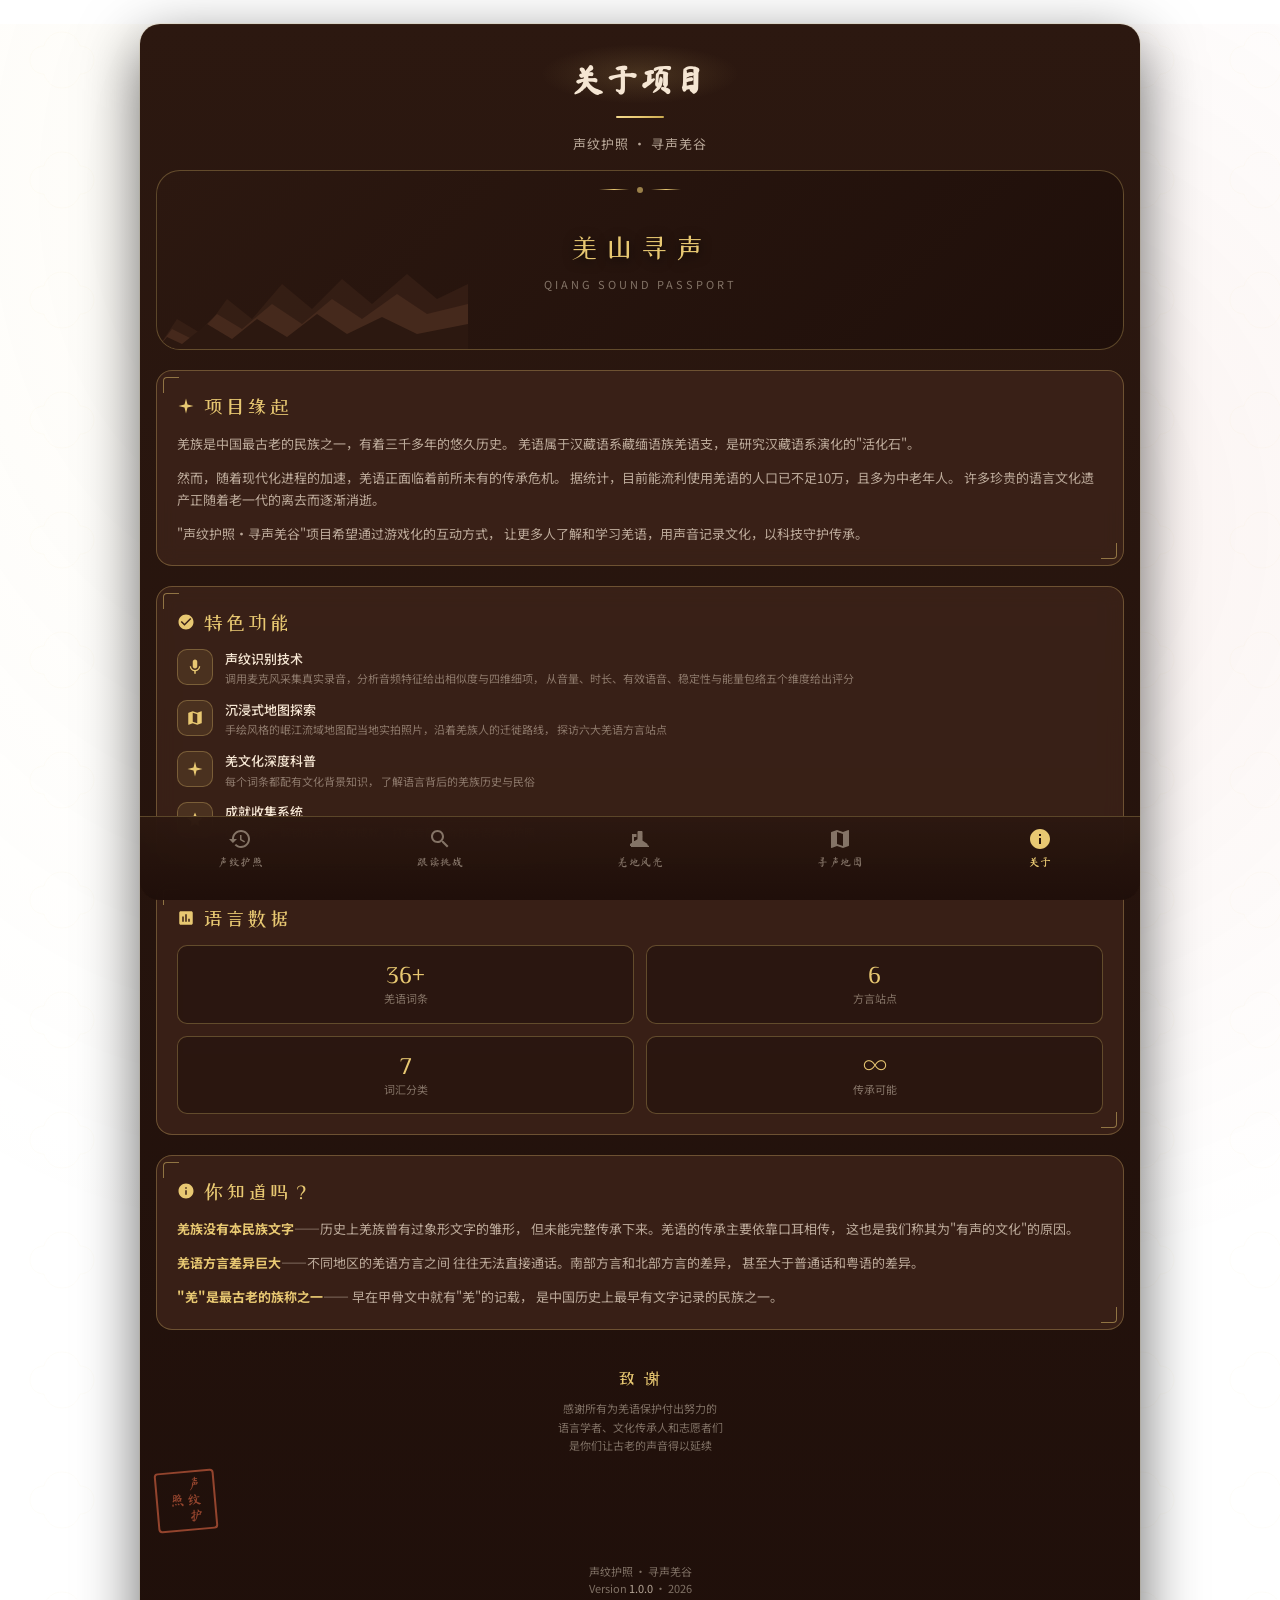
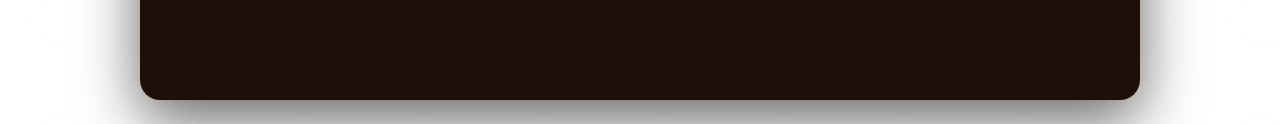
==== commit 84c59766: "补分享元信息与 favicon，关于页接入底部导航并同步文案" ====
--- a/pages/about.html
+++ b/pages/about.html
@@ -4,6 +4,18 @@
   <meta charset="UTF-8">
   <meta name="viewport" content="width=device-width, initial-scale=1.0, maximum-scale=1.0, user-scalable=no">
   <title>关于 - 声纹护照·寻声羌谷</title>
+
+  <meta name="description" content="项目缘起、特色功能与羌语语言数据：用游戏化方式记录羌语声音，以科技守护语言传承。">
+  <meta property="og:type" content="website">
+  <meta property="og:site_name" content="声纹护照 · 寻声羌谷">
+  <meta property="og:title" content="关于 - 声纹护照·寻声羌谷">
+  <meta property="og:description" content="项目缘起、特色功能与羌语语言数据：用游戏化方式记录羌语声音，以科技守护语言传承。">
+  <meta property="og:url" content="https://stonerswilliams.github.io/shengwen-passport/pages/about.html">
+  <meta property="og:image" content="https://stonerswilliams.github.io/shengwen-passport/docs/og-cover.jpg">
+  <meta property="og:image:width" content="1200">
+  <meta property="og:image:height" content="630">
+  <meta name="twitter:card" content="summary_large_image">
+  <link rel="icon" href="../favicon.svg" type="image/svg+xml">
   <link rel="preconnect" href="https://fonts.googleapis.com">
   <link rel="preconnect" href="https://fonts.gstatic.com" crossorigin>
   <link href="https://fonts.googleapis.com/css2?family=Ma+Shan+Zheng&family=Noto+Sans+SC:wght@300;400;500;600;700&family=Noto+Serif+SC:wght@400;500;600;700&family=ZCOOL+XiaoWei&display=swap" rel="stylesheet">
@@ -339,8 +351,8 @@
             <div class="feature-content">
               <div class="feature-title">声纹识别技术</div>
               <div class="feature-desc">
-                基于声纹对比算法，精准评估发音相似度，
-                从声母、韵母、声调三个维度给出详细评分
+                调用麦克风采集真实录音，分析音频特征给出相似度与四维细项，
+                从音量、时长、有效语音、稳定性与能量包络五个维度给出评分
               </div>
             </div>
           </div>
@@ -353,7 +365,7 @@
             <div class="feature-content">
               <div class="feature-title">沉浸式地图探索</div>
               <div class="feature-desc">
-                手绘风格的岷江流域地图，沿着羌族人的迁徙路线，
+                手绘风格的岷江流域地图配当地实拍照片，沿着羌族人的迁徙路线，
                 探访六大羌语方言站点
               </div>
             </div>
@@ -460,7 +472,7 @@
       <!-- 版本信息 -->
       <div class="version-info">
         声纹护照 · 寻声羌谷<br>
-        Version <span>1.0.0</span> · 2024
+        Version <span>1.0.0</span> · 2026
       </div>
     </div>
 
@@ -481,6 +493,14 @@
           </svg>
         </div>
         <span class="nav-item-label">跟读挑战</span>
+      </a>
+      <a href="scenery.html" class="nav-item" data-dom-id="nav-scenery" data-nav-key="scenery">
+        <div class="nav-item-icon">
+          <svg viewBox="0 0 24 24" xmlns="http://www.w3.org/2000/svg">
+            <path d="M14.5 17l-5-3.5V5c0-.55.45-1 1-1h3c.55 0 1 .45 1 1v8.5l5 3.5v2H2v-2l12.5-8zM21 19v1H3v-1l9-6 9 6zM8.5 10H6v4h2.5v3H4V7h4.5v3z"/>
+          </svg>
+        </div>
+        <span class="nav-item-label">羌地风光</span>
       </a>
       <a href="map.html" class="nav-item" data-dom-id="nav-map" data-nav-key="map">
         <div class="nav-item-icon">
